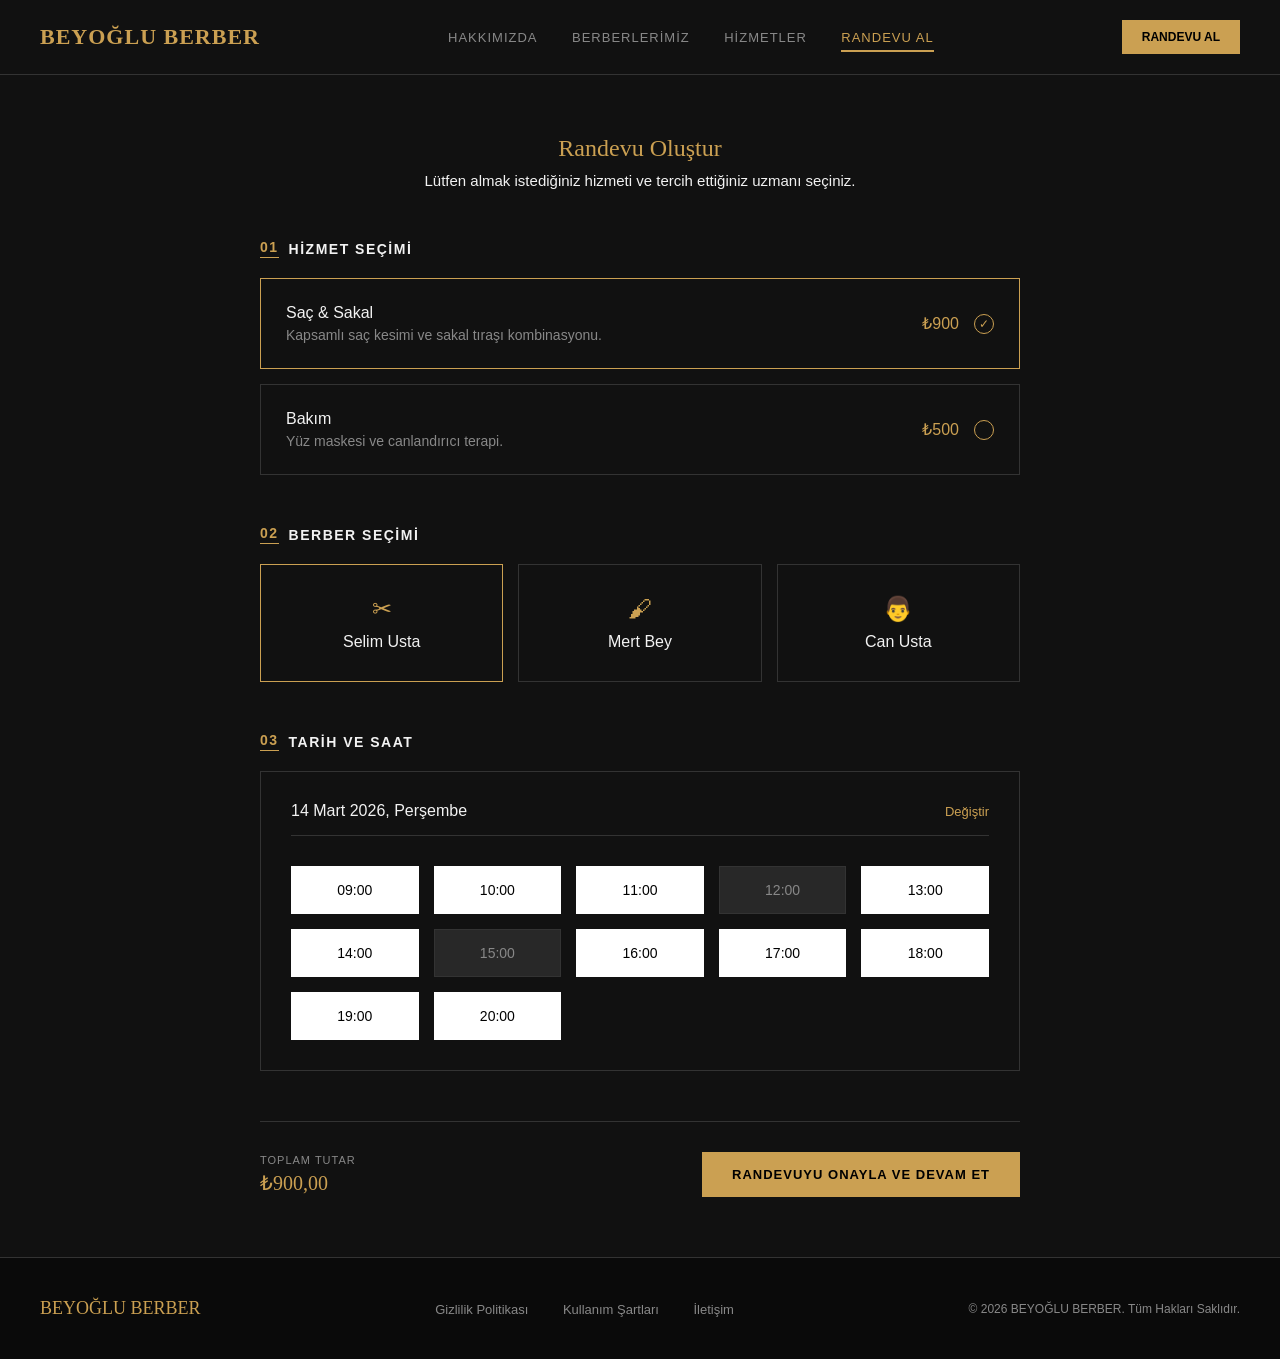
==== target/classes/static/index.html @ 66bf5b15 "Randevu alma ekranı HTML, CSS ve JS kodları eklendi" ====
<!DOCTYPE html>
<html lang="tr">
<head>
    <meta charset="UTF-8">
    <meta name="viewport" content="width=device-width, initial-scale=1.0">
    <title>Beyoğlu Berber - Randevu Al</title>
    <link rel="stylesheet" href="css/style.css">
</head>
<body>

    <!-- ÜST MENÜ -->
    <header>
        <div class="logo">BEYOĞLU BERBER</div>
        <nav>
            <a href="#">HAKKIMIZDA</a>
            <a href="#">BERBERLERİMİZ</a>
            <a href="#">HİZMETLER</a>
            <a href="#" class="active-nav">RANDEVU AL</a>
        </nav>
        <button class="header-btn">RANDEVU AL</button>
    </header>

    <main class="container">
        
        <!-- BAŞLIK -->
        <div class="page-header">
            <h2>Randevu Oluştur</h2>
            <p>Lütfen almak istediğiniz hizmeti ve tercih ettiğiniz uzmanı seçiniz.</p>
        </div>

        <!-- 01. HİZMET SEÇİMİ -->
        <section class="step-section">
            <h3 class="step-title"><span class="step-num">01</span> HİZMET SEÇİMİ</h3>
            
            <div class="service-list" id="service-container">
                <div class="service-card selected" data-price="900" onclick="selectService(this)">
                    <div class="service-info">
                        <h4>Saç & Sakal</h4>
                        <p>Kapsamlı saç kesimi ve sakal tıraşı kombinasyonu.</p>
                    </div>
                    <div class="service-price">
                        <span>₺900</span>
                        <div class="check-circle">✓</div>
                    </div>
                </div>

                <div class="service-card" data-price="500" onclick="selectService(this)">
                    <div class="service-info">
                        <h4>Bakım</h4>
                        <p>Yüz maskesi ve canlandırıcı terapi.</p>
                    </div>
                    <div class="service-price">
                        <span>₺500</span>
                        <div class="check-circle"></div>
                    </div>
                </div>
            </div>
        </section>

        <!-- 02. BERBER SEÇİMİ -->
        <section class="step-section">
            <h3 class="step-title"><span class="step-num">02</span> BERBER SEÇİMİ</h3>
            
            <div class="barber-grid" id="barber-container">
                <div class="barber-card selected" onclick="selectBarber(this)">
                    <div class="icon">✂</div>
                    <h4>Selim Usta</h4>
                </div>
                <div class="barber-card" onclick="selectBarber(this)">
                    <div class="icon">🖌</div>
                    <h4>Mert Bey</h4>
                </div>
                <div class="barber-card" onclick="selectBarber(this)">
                    <div class="icon">👨</div>
                    <h4>Can Usta</h4>
                </div>
            </div>
        </section>

        <!-- 03. TARİH VE SAAT SEÇİMİ -->
        <section class="step-section">
            <h3 class="step-title"><span class="step-num">03</span> TARİH VE SAAT</h3>
            
            <div class="time-container">
                <div class="date-header">
                    <span class="current-date">14 Mart 2026, Perşembe</span>
                    <a href="#" class="change-date">Değiştir</a>
                </div>

                <!-- Kural FR-UC-04: 09:00 - 20:00 arası saatler -->
                <div class="time-grid" id="time-container">
                    <div class="time-box available" onclick="selectTime(this)">09:00</div>
                    <div class="time-box available" onclick="selectTime(this)">10:00</div>
                    <div class="time-box available" onclick="selectTime(this)">11:00</div>
                    <div class="time-box booked">12:00</div>
                    <div class="time-box available" onclick="selectTime(this)">13:00</div>
                    
                    <div class="time-box available" onclick="selectTime(this)">14:00</div>
                    <div class="time-box booked">15:00</div>
                    <div class="time-box available" onclick="selectTime(this)">16:00</div>
                    <div class="time-box available" onclick="selectTime(this)">17:00</div>
                    <div class="time-box available" onclick="selectTime(this)">18:00</div>

                    <div class="time-box available" onclick="selectTime(this)">19:00</div>
                    <div class="time-box available" onclick="selectTime(this)">20:00</div>
                </div>
            </div>
        </section>

        <!-- ALT ONAY BÖLÜMÜ -->
        <div class="checkout-section">
            <div class="total-price-box">
                <span class="total-label">TOPLAM TUTAR</span>
                <span class="total-amount" id="total-price">₺900,00</span>
            </div>
            <button class="submit-btn" onclick="randevuyuOnayla()">RANDEVUYU ONAYLA VE DEVAM ET</button>
        </div>

    </main>

    <!-- FOOTER -->
    <footer>
        <div class="footer-logo">BEYOĞLU BERBER</div>
        <div class="footer-links">
            <a href="#">Gizlilik Politikası</a>
            <a href="#">Kullanım Şartları</a>
            <a href="#">İletişim</a>
        </div>
        <div class="copyright">© 2026 BEYOĞLU BERBER. Tüm Hakları Saklıdır.</div>
    </footer>

    <script src="js/app.js"></script>
</body>
</html>
---- target/classes/static/css/style.css ----
/* Temel Renkler ve Fontlar */
:root {
    --bg-dark: #111111;
    --bg-card: #1a1a1a;
    --gold: #cba052;
    --text-main: #f2f2f2;
    --text-muted: #888888;
    --border-color: #333333;
    
    /* Ödev FR-UC-04 Kuralları İçin */
    --box-white: #ffffff;
    --box-grey: rgba(128, 128, 128, 0.2);
}

* {
    margin: 0;
    padding: 0;
    box-sizing: border-box;
    font-family: 'Segoe UI', Tahoma, Geneva, Verdana, sans-serif;
}

body {
    background-color: var(--bg-dark);
    color: var(--text-main);
}

/* Header */
header {
    display: flex;
    justify-content: space-between;
    align-items: center;
    padding: 20px 40px;
    border-bottom: 1px solid var(--border-color);
}
.logo {
    font-family: Georgia, 'Times New Roman', Times, serif;
    color: var(--gold);
    font-size: 22px;
    font-weight: bold;
    letter-spacing: 1px;
}
nav a {
    color: var(--text-muted);
    text-decoration: none;
    margin: 0 15px;
    font-size: 13px;
    letter-spacing: 1px;
    text-transform: uppercase;
    transition: color 0.3s;
}
nav a:hover, .active-nav {
    color: var(--gold);
}
.active-nav {
    border-bottom: 2px solid var(--gold);
    padding-bottom: 5px;
}
.header-btn {
    background-color: var(--gold);
    color: #000;
    border: none;
    padding: 10px 20px;
    font-size: 12px;
    font-weight: bold;
    cursor: pointer;
}

/* Ana İçerik */
.container {
    max-width: 800px;
    margin: 60px auto;
    padding: 0 20px;
}
.page-header {
    text-align: center;
    margin-bottom: 50px;
}
.page-header h2 {
    color: var(--gold);
    font-family: Georgia, serif;
    font-weight: normal;
    font-size: 24px;
    margin-bottom: 10px;
}
.page-header p {
    color: var(--text-main);
    font-size: 15px;
}

/* Bölümler */
.step-section {
    margin-bottom: 50px;
}
.step-title {
    font-size: 14px;
    letter-spacing: 1.5px;
    margin-bottom: 20px;
    display: flex;
    align-items: center;
    gap: 10px;
}
.step-num {
    color: var(--gold);
    border-bottom: 1px solid var(--gold);
    padding-bottom: 2px;
}

/* 01. Hizmet Kartları */
.service-list {
    display: flex;
    flex-direction: column;
    gap: 15px;
}
.service-card {
    border: 1px solid var(--border-color);
    padding: 25px;
    display: flex;
    justify-content: space-between;
    align-items: center;
    cursor: pointer;
    transition: 0.3s;
}
.service-card.selected {
    border-color: var(--gold);
}
.service-info h4 { font-size: 16px; font-weight: normal; margin-bottom: 5px; }
.service-info p { color: var(--text-muted); font-size: 14px; }
.service-price { display: flex; align-items: center; gap: 15px; color: var(--gold); font-size: 16px; }
.check-circle {
    width: 20px; height: 20px;
    border: 1px solid var(--gold);
    border-radius: 50%;
    display: flex; align-items: center; justify-content: center;
    font-size: 12px;
    color: transparent;
}
.service-card.selected .check-circle { color: var(--gold); }

/* 02. Berber Kartları */
.barber-grid {
    display: grid;
    grid-template-columns: repeat(3, 1fr);
    gap: 15px;
}
.barber-card {
    border: 1px solid var(--border-color);
    padding: 30px;
    text-align: center;
    cursor: pointer;
    transition: 0.3s;
}
.barber-card.selected {
    border-color: var(--gold);
}
.barber-card .icon {
    color: var(--gold);
    font-size: 24px;
    margin-bottom: 10px;
}
.barber-card h4 { font-weight: normal; font-size: 16px; }

/* 03. Tarih ve Saat */
.time-container {
    border: 1px solid var(--border-color);
    padding: 30px;
}
.date-header {
    display: flex;
    justify-content: space-between;
    align-items: center;
    margin-bottom: 30px;
    border-bottom: 1px solid var(--border-color);
    padding-bottom: 15px;
}
.current-date { font-size: 16px; }
.change-date { color: var(--gold); text-decoration: none; font-size: 13px; }

.time-grid {
    display: grid;
    grid-template-columns: repeat(5, 1fr);
    gap: 15px;
}

/* Kural FR-UC-04: Müsait Beyaz, Dolu Gri */
.time-box {
    padding: 15px 0;
    text-align: center;
    cursor: pointer;
    border: 1px solid transparent;
    transition: 0.3s;
    font-size: 14px;
}
.time-box.available {
    background-color: var(--box-white);
    color: #000;
}
.time-box.available:hover {
    border-color: var(--gold);
}
.time-box.selected {
    background-color: var(--gold);
    color: #000;
    font-weight: bold;
}
.time-box.booked {
    background-color: var(--box-grey);
    color: var(--text-muted);
    cursor: not-allowed;
    border: 1px solid var(--border-color);
}

/* Alt Ödeme Alanı */
.checkout-section {
    display: flex;
    justify-content: space-between;
    align-items: center;
    border-top: 1px solid var(--border-color);
    padding-top: 30px;
    margin-top: 20px;
}
.total-label { display: block; font-size: 11px; letter-spacing: 1px; color: var(--text-muted); margin-bottom: 5px; }
.total-amount { font-size: 20px; color: var(--gold); font-family: Georgia, serif;}
.submit-btn {
    background-color: var(--gold);
    color: #000;
    border: none;
    padding: 15px 30px;
    font-size: 13px;
    letter-spacing: 1px;
    font-weight: bold;
    cursor: pointer;
    transition: 0.3s;
}
.submit-btn:hover { background-color: #e0b45c; }

/* Footer */
footer {
    border-top: 1px solid var(--border-color);
    padding: 40px;
    display: flex;
    justify-content: space-between;
    align-items: center;
    background-color: #0a0a0a;
}
.footer-logo { font-family: Georgia, serif; color: var(--gold); font-size: 18px; }
.footer-links a { color: var(--text-muted); text-decoration: none; margin: 0 15px; font-size: 13px; }
.copyright { color: var(--text-muted); font-size: 12px; }
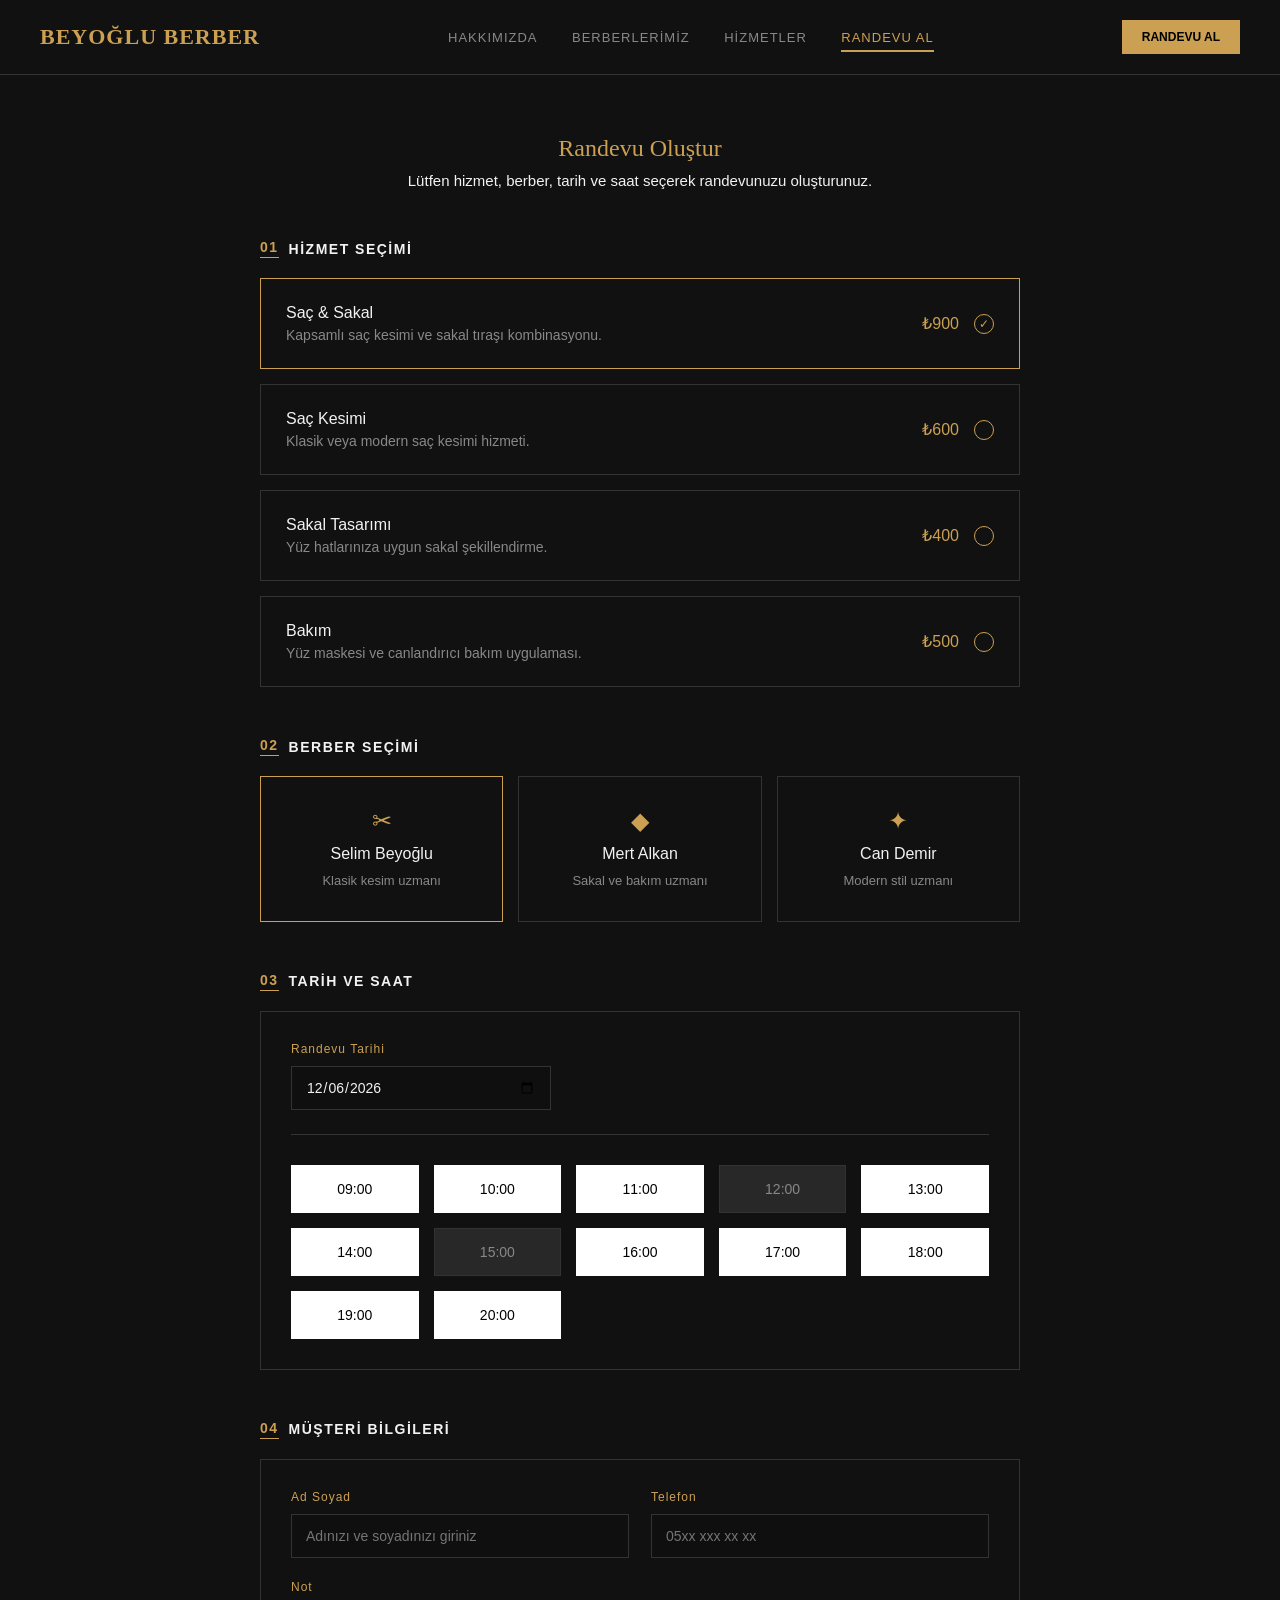
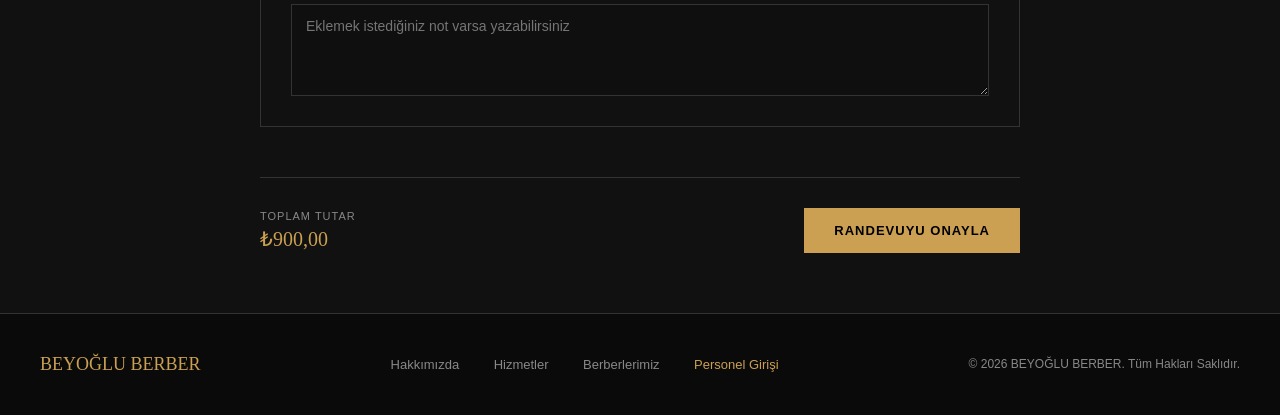
==== commit bc61e299: "Frontend eksik kalan arayüzler tamamlandı." ====
--- a/target/classes/static/index.html
+++ b/target/classes/static/index.html
@@ -8,32 +8,32 @@
 </head>
 <body>
 
-    <!-- ÜST MENÜ -->
     <header>
         <div class="logo">BEYOĞLU BERBER</div>
+
         <nav>
-            <a href="#">HAKKIMIZDA</a>
-            <a href="#">BERBERLERİMİZ</a>
-            <a href="#">HİZMETLER</a>
-            <a href="#" class="active-nav">RANDEVU AL</a>
+            <a href="hakkimizda.html">HAKKIMIZDA</a>
+            <a href="berberlerimiz.html">BERBERLERİMİZ</a>
+            <a href="hizmetler.html">HİZMETLER</a>
+            <a href="index.html" class="active-nav">RANDEVU AL</a>
         </nav>
-        <button class="header-btn">RANDEVU AL</button>
+
+        <button class="header-btn" onclick="window.location.href='index.html'">RANDEVU AL</button>
     </header>
 
-    <main class="container">
-        
-        <!-- BAŞLIK -->
+    <main class="container" id="randevu">
+
         <div class="page-header">
             <h2>Randevu Oluştur</h2>
-            <p>Lütfen almak istediğiniz hizmeti ve tercih ettiğiniz uzmanı seçiniz.</p>
+            <p>Lütfen hizmet, berber, tarih ve saat seçerek randevunuzu oluşturunuz.</p>
         </div>
 
-        <!-- 01. HİZMET SEÇİMİ -->
         <section class="step-section">
             <h3 class="step-title"><span class="step-num">01</span> HİZMET SEÇİMİ</h3>
-            
+
             <div class="service-list" id="service-container">
-                <div class="service-card selected" data-price="900" onclick="selectService(this)">
+
+                <div class="service-card selected" data-service="Saç & Sakal" data-price="900" onclick="selectService(this)">
                     <div class="service-info">
                         <h4>Saç & Sakal</h4>
                         <p>Kapsamlı saç kesimi ve sakal tıraşı kombinasyonu.</p>
@@ -44,57 +44,85 @@
                     </div>
                 </div>
 
-                <div class="service-card" data-price="500" onclick="selectService(this)">
+                <div class="service-card" data-service="Saç Kesimi" data-price="600" onclick="selectService(this)">
+                    <div class="service-info">
+                        <h4>Saç Kesimi</h4>
+                        <p>Klasik veya modern saç kesimi hizmeti.</p>
+                    </div>
+                    <div class="service-price">
+                        <span>₺600</span>
+                        <div class="check-circle"></div>
+                    </div>
+                </div>
+
+                <div class="service-card" data-service="Sakal Tasarımı" data-price="400" onclick="selectService(this)">
+                    <div class="service-info">
+                        <h4>Sakal Tasarımı</h4>
+                        <p>Yüz hatlarınıza uygun sakal şekillendirme.</p>
+                    </div>
+                    <div class="service-price">
+                        <span>₺400</span>
+                        <div class="check-circle"></div>
+                    </div>
+                </div>
+
+                <div class="service-card" data-service="Bakım" data-price="500" onclick="selectService(this)">
                     <div class="service-info">
                         <h4>Bakım</h4>
-                        <p>Yüz maskesi ve canlandırıcı terapi.</p>
+                        <p>Yüz maskesi ve canlandırıcı bakım uygulaması.</p>
                     </div>
                     <div class="service-price">
                         <span>₺500</span>
                         <div class="check-circle"></div>
                     </div>
                 </div>
+
             </div>
         </section>
 
-        <!-- 02. BERBER SEÇİMİ -->
         <section class="step-section">
             <h3 class="step-title"><span class="step-num">02</span> BERBER SEÇİMİ</h3>
-            
+
             <div class="barber-grid" id="barber-container">
-                <div class="barber-card selected" onclick="selectBarber(this)">
+
+                <div class="barber-card selected" data-barber="Selim Beyoğlu" onclick="selectBarber(this)">
                     <div class="icon">✂</div>
-                    <h4>Selim Usta</h4>
+                    <h4>Selim Beyoğlu</h4>
+                    <p>Klasik kesim uzmanı</p>
                 </div>
-                <div class="barber-card" onclick="selectBarber(this)">
-                    <div class="icon">🖌</div>
-                    <h4>Mert Bey</h4>
+
+                <div class="barber-card" data-barber="Mert Alkan" onclick="selectBarber(this)">
+                    <div class="icon">◆</div>
+                    <h4>Mert Alkan</h4>
+                    <p>Sakal ve bakım uzmanı</p>
                 </div>
-                <div class="barber-card" onclick="selectBarber(this)">
-                    <div class="icon">👨</div>
-                    <h4>Can Usta</h4>
+
+                <div class="barber-card" data-barber="Can Demir" onclick="selectBarber(this)">
+                    <div class="icon">✦</div>
+                    <h4>Can Demir</h4>
+                    <p>Modern stil uzmanı</p>
                 </div>
+
             </div>
         </section>
 
-        <!-- 03. TARİH VE SAAT SEÇİMİ -->
         <section class="step-section">
             <h3 class="step-title"><span class="step-num">03</span> TARİH VE SAAT</h3>
-            
+
             <div class="time-container">
-                <div class="date-header">
-                    <span class="current-date">14 Mart 2026, Perşembe</span>
-                    <a href="#" class="change-date">Değiştir</a>
+
+                <div class="date-picker-area">
+                    <label for="appointment-date">Randevu Tarihi</label>
+                    <input type="date" id="appointment-date">
                 </div>
 
-                <!-- Kural FR-UC-04: 09:00 - 20:00 arası saatler -->
                 <div class="time-grid" id="time-container">
                     <div class="time-box available" onclick="selectTime(this)">09:00</div>
                     <div class="time-box available" onclick="selectTime(this)">10:00</div>
                     <div class="time-box available" onclick="selectTime(this)">11:00</div>
                     <div class="time-box booked">12:00</div>
                     <div class="time-box available" onclick="selectTime(this)">13:00</div>
-                    
+
                     <div class="time-box available" onclick="selectTime(this)">14:00</div>
                     <div class="time-box booked">15:00</div>
                     <div class="time-box available" onclick="selectTime(this)">16:00</div>
@@ -104,28 +132,56 @@
                     <div class="time-box available" onclick="selectTime(this)">19:00</div>
                     <div class="time-box available" onclick="selectTime(this)">20:00</div>
                 </div>
+
             </div>
         </section>
 
-        <!-- ALT ONAY BÖLÜMÜ -->
+        <section class="step-section">
+            <h3 class="step-title"><span class="step-num">04</span> MÜŞTERİ BİLGİLERİ</h3>
+
+            <div class="customer-form">
+
+                <div class="form-group">
+                    <label for="customer-name">Ad Soyad</label>
+                    <input type="text" id="customer-name" placeholder="Adınızı ve soyadınızı giriniz">
+                </div>
+
+                <div class="form-group">
+                    <label for="customer-phone">Telefon</label>
+                    <input type="tel" id="customer-phone" placeholder="05xx xxx xx xx">
+                </div>
+
+                <div class="form-group full-width">
+                    <label for="customer-note">Not</label>
+                    <textarea id="customer-note" rows="4" placeholder="Eklemek istediğiniz not varsa yazabilirsiniz"></textarea>
+                </div>
+
+            </div>
+        </section>
+
         <div class="checkout-section">
             <div class="total-price-box">
                 <span class="total-label">TOPLAM TUTAR</span>
                 <span class="total-amount" id="total-price">₺900,00</span>
             </div>
-            <button class="submit-btn" onclick="randevuyuOnayla()">RANDEVUYU ONAYLA VE DEVAM ET</button>
+
+            <button class="submit-btn" onclick="randevuyuOnayla()">RANDEVUYU ONAYLA</button>
         </div>
+
+        <div class="appointment-result" id="appointment-result"></div>
 
     </main>
 
-    <!-- FOOTER -->
     <footer>
         <div class="footer-logo">BEYOĞLU BERBER</div>
+
         <div class="footer-links">
-            <a href="#">Gizlilik Politikası</a>
-            <a href="#">Kullanım Şartları</a>
-            <a href="#">İletişim</a>
+            <a href="hakkimizda.html">Hakkımızda</a>
+            <a href="hizmetler.html">Hizmetler</a>
+            <a href="berberlerimiz.html">Berberlerimiz</a>
+            <a href="login.html" style="color: var(--gold);">Personel Girişi</a>
         </div>
+
         <div class="copyright">© 2026 BEYOĞLU BERBER. Tüm Hakları Saklıdır.</div>
     </footer>
 
--- a/target/classes/static/css/style.css
+++ b/target/classes/static/css/style.css
@@ -244,4 +244,657 @@
 }
 .footer-logo { font-family: Georgia, serif; color: var(--gold); font-size: 18px; }
 .footer-links a { color: var(--text-muted); text-decoration: none; margin: 0 15px; font-size: 13px; }
-.copyright { color: var(--text-muted); font-size: 12px; }+.copyright { color: var(--text-muted); font-size: 12px; }
+html {
+    scroll-behavior: smooth;
+}
+
+/* Berberlerimiz Bölümü */
+.masters-page {
+    max-width: 1200px;
+    margin: 0 auto;
+    padding: 90px 40px;
+}
+
+.masters-header {
+    text-align: center;
+    margin-bottom: 80px;
+}
+
+.masters-header h1 {
+    color: var(--gold);
+    font-family: Georgia, 'Times New Roman', Times, serif;
+    font-size: 48px;
+    margin-bottom: 20px;
+}
+
+.masters-header p {
+    color: #b7b7b7;
+    font-size: 16px;
+    line-height: 1.8;
+}
+
+.masters-grid {
+    display: grid;
+    grid-template-columns: repeat(2, 1fr);
+    column-gap: 90px;
+    row-gap: 70px;
+}
+
+.master-card {
+    display: flex;
+    gap: 24px;
+    padding-left: 28px;
+    border-left: 1px solid var(--border-color);
+    min-height: 150px;
+}
+
+.master-letter {
+    width: 56px;
+    height: 56px;
+    min-width: 56px;
+    border: 1px solid var(--gold);
+    border-radius: 8px;
+    color: var(--gold);
+    display: flex;
+    align-items: center;
+    justify-content: center;
+    font-family: Georgia, 'Times New Roman', Times, serif;
+    font-size: 22px;
+}
+
+.master-info h2 {
+    color: var(--text-main);
+    font-family: Georgia, 'Times New Roman', Times, serif;
+    font-size: 34px;
+    margin-bottom: 12px;
+}
+
+.master-info p {
+    color: #b7b7b7;
+    font-size: 15px;
+    line-height: 1.8;
+    max-width: 420px;
+}
+
+@media (max-width: 900px) {
+    .masters-grid {
+        grid-template-columns: 1fr;
+        row-gap: 45px;
+    }
+
+    .masters-header h1 {
+        font-size: 38px;
+    }
+
+    .master-info h2 {
+        font-size: 28px;
+    }
+}
+/* Hakkımızda Sayfası */
+.about-page {
+    background-color: var(--bg-dark);
+}
+
+/* Üst Başlık Alanı */
+.about-hero {
+    max-width: 1100px;
+    margin: 0 auto;
+    padding: 90px 40px 70px;
+    text-align: center;
+}
+
+.about-small-title {
+    display: inline-block;
+    color: var(--gold);
+    font-size: 11px;
+    letter-spacing: 5px;
+    font-weight: bold;
+    margin-bottom: 28px;
+}
+
+.about-hero h1 {
+    max-width: 780px;
+    margin: 0 auto;
+    color: var(--text-main);
+    font-family: Georgia, 'Times New Roman', Times, serif;
+    font-size: 43px;
+    line-height: 1.18;
+}
+
+.about-hero h1 em {
+    color: var(--gold);
+    font-style: italic;
+}
+
+.about-divider {
+    width: 80px;
+    height: 1px;
+    background-color: var(--border-color);
+    margin: 35px auto 0;
+}
+
+/* Hikayemiz Alanı */
+.about-story {
+    max-width: 1100px;
+    margin: 0 auto;
+    padding: 70px 40px;
+    display: grid;
+    grid-template-columns: 1fr 2fr;
+    gap: 80px;
+}
+
+.about-story-title h2 {
+    color: var(--text-main);
+    font-family: Georgia, 'Times New Roman', Times, serif;
+    font-size: 28px;
+    border-left: 3px solid var(--gold);
+    padding-left: 18px;
+}
+
+.about-story-content p {
+    color: #d0d0d0;
+    font-size: 15px;
+    line-height: 1.9;
+    margin-bottom: 28px;
+}
+
+/* Değer Kartları */
+.about-values {
+    background-color: #1b1d1c;
+    padding: 60px 40px;
+    display: grid;
+    grid-template-columns: repeat(3, 1fr);
+    gap: 32px;
+}
+
+.about-value-card {
+    border: 1px solid var(--border-color);
+    background-color: #101211;
+    padding: 34px;
+    min-height: 190px;
+}
+
+.about-value-icon {
+    color: var(--gold);
+    font-size: 28px;
+    margin-bottom: 24px;
+}
+
+.about-value-card h3 {
+    color: var(--text-main);
+    font-family: Georgia, 'Times New Roman', Times, serif;
+    font-size: 23px;
+    margin-bottom: 14px;
+}
+
+.about-value-card p {
+    color: #c4c4c4;
+    font-size: 14px;
+    line-height: 1.7;
+}
+
+/* Vizyon Alanı */
+.about-vision {
+    max-width: 1000px;
+    margin: 0 auto;
+    padding: 85px 40px 55px;
+    text-align: center;
+}
+
+.about-vision blockquote {
+    max-width: 720px;
+    margin: 0 auto 28px;
+    color: var(--text-main);
+    font-family: Georgia, 'Times New Roman', Times, serif;
+    font-size: 29px;
+    line-height: 1.45;
+    font-style: italic;
+}
+
+.about-vision p {
+    color: #b7b7b7;
+    font-size: 14px;
+    font-style: italic;
+}
+
+/* Randevuya Çağrı Alanı */
+.about-cta {
+    max-width: 1100px;
+    margin: 0 auto 70px;
+    padding: 60px 40px;
+    border: 1px solid var(--border-color);
+    text-align: center;
+}
+
+.about-cta h2 {
+    color: var(--text-main);
+    font-family: Georgia, 'Times New Roman', Times, serif;
+    font-size: 30px;
+    margin-bottom: 28px;
+}
+
+.about-cta button {
+    background-color: var(--gold);
+    color: #000;
+    border: none;
+    padding: 13px 38px;
+    font-size: 12px;
+    font-weight: bold;
+    letter-spacing: 2px;
+    cursor: pointer;
+    transition: 0.3s;
+}
+
+.about-cta button:hover {
+    background-color: #e0b45c;
+}
+
+/* Hakkımızda Responsive */
+@media (max-width: 900px) {
+    .about-hero h1 {
+        font-size: 34px;
+    }
+
+    .about-story {
+        grid-template-columns: 1fr;
+        gap: 35px;
+    }
+
+    .about-values {
+        grid-template-columns: 1fr;
+    }
+
+    .about-vision blockquote {
+        font-size: 24px;
+    }
+}
+
+@media (max-width: 600px) {
+    .about-hero {
+        padding: 70px 24px 50px;
+    }
+
+    .about-story,
+    .about-values,
+    .about-vision,
+    .about-cta {
+        padding-left: 24px;
+        padding-right: 24px;
+    }
+
+    .about-hero h1 {
+        font-size: 28px;
+    }
+
+    .about-cta h2 {
+        font-size: 24px;
+    }
+}
+/* Hizmetler Sayfası */
+.services-page {
+    background-color: var(--bg-dark);
+}
+
+/* Hizmetler Hero */
+.services-hero {
+    max-width: 1050px;
+    margin: 0 auto;
+    padding: 90px 40px 60px;
+    text-align: center;
+}
+
+.services-small-title {
+    display: inline-block;
+    color: var(--gold);
+    font-size: 11px;
+    letter-spacing: 5px;
+    font-weight: bold;
+    margin-bottom: 28px;
+}
+
+.services-hero h1 {
+    max-width: 820px;
+    margin: 0 auto 24px;
+    color: var(--text-main);
+    font-family: Georgia, 'Times New Roman', Times, serif;
+    font-size: 43px;
+    line-height: 1.18;
+}
+
+.services-hero h1 em {
+    color: var(--gold);
+    font-style: italic;
+}
+
+.services-hero p {
+    max-width: 700px;
+    margin: 0 auto;
+    color: #b7b7b7;
+    font-size: 15px;
+    line-height: 1.8;
+}
+
+/* Hizmet Kartları */
+.services-grid {
+    max-width: 1100px;
+    margin: 0 auto;
+    padding: 35px 40px 75px;
+    display: grid;
+    grid-template-columns: repeat(2, 1fr);
+    gap: 28px;
+}
+
+.service-detail-card {
+    position: relative;
+    border: 1px solid var(--border-color);
+    background-color: #141414;
+    padding: 36px;
+    min-height: 280px;
+    transition: 0.3s;
+}
+
+.service-detail-card:hover {
+    border-color: var(--gold);
+    transform: translateY(-4px);
+}
+
+.featured-service {
+    border-color: rgba(203, 160, 82, 0.7);
+    background: linear-gradient(145deg, #171717, #101010);
+}
+
+.service-number {
+    color: var(--gold);
+    font-size: 13px;
+    letter-spacing: 2px;
+    margin-bottom: 24px;
+}
+
+.service-detail-card h2 {
+    color: var(--text-main);
+    font-family: Georgia, 'Times New Roman', Times, serif;
+    font-size: 30px;
+    margin-bottom: 16px;
+}
+
+.service-detail-card p {
+    color: #c4c4c4;
+    font-size: 15px;
+    line-height: 1.8;
+    margin-bottom: 30px;
+}
+
+.service-meta {
+    display: flex;
+    justify-content: space-between;
+    gap: 16px;
+    border-top: 1px solid var(--border-color);
+    padding-top: 18px;
+    color: var(--gold);
+    font-size: 13px;
+}
+
+/* Hizmetler Bilgi Alanı */
+.services-note {
+    background-color: #1b1d1c;
+    padding: 60px 40px;
+    display: grid;
+    grid-template-columns: 1fr 2fr;
+    gap: 60px;
+    align-items: start;
+}
+
+.services-note > div:first-child {
+    max-width: 320px;
+}
+
+.services-note span {
+    display: inline-block;
+    color: var(--gold);
+    font-size: 11px;
+    letter-spacing: 4px;
+    font-weight: bold;
+    margin-bottom: 18px;
+}
+
+.services-note h2 {
+    color: var(--text-main);
+    font-family: Georgia, 'Times New Roman', Times, serif;
+    font-size: 30px;
+    line-height: 1.3;
+}
+
+.services-steps {
+    display: grid;
+    grid-template-columns: repeat(3, 1fr);
+    gap: 26px;
+}
+
+.services-steps div {
+    border-left: 1px solid var(--border-color);
+    padding-left: 24px;
+}
+
+.services-steps strong {
+    display: block;
+    color: var(--gold);
+    font-family: Georgia, 'Times New Roman', Times, serif;
+    font-size: 32px;
+    margin-bottom: 14px;
+}
+
+.services-steps p {
+    color: #c4c4c4;
+    font-size: 14px;
+    line-height: 1.6;
+}
+
+/* Hizmetler CTA */
+.services-cta {
+    max-width: 1000px;
+    margin: 75px auto;
+    padding: 60px 40px;
+    text-align: center;
+    border: 1px solid var(--border-color);
+}
+
+.services-cta h2 {
+    color: var(--text-main);
+    font-family: Georgia, 'Times New Roman', Times, serif;
+    font-size: 32px;
+    margin-bottom: 16px;
+}
+
+.services-cta p {
+    max-width: 620px;
+    margin: 0 auto 28px;
+    color: #b7b7b7;
+    font-size: 15px;
+    line-height: 1.7;
+}
+
+.services-cta button {
+    background-color: var(--gold);
+    color: #000;
+    border: none;
+    padding: 13px 38px;
+    font-size: 12px;
+    font-weight: bold;
+    letter-spacing: 2px;
+    cursor: pointer;
+    transition: 0.3s;
+}
+
+.services-cta button:hover {
+    background-color: #e0b45c;
+}
+
+/* Hizmetler Responsive */
+@media (max-width: 900px) {
+    .services-hero h1 {
+        font-size: 34px;
+    }
+
+    .services-grid {
+        grid-template-columns: 1fr;
+    }
+
+    .services-note {
+        grid-template-columns: 1fr;
+        gap: 35px;
+    }
+
+    .services-steps {
+        grid-template-columns: 1fr;
+    }
+}
+
+@media (max-width: 600px) {
+    .services-hero {
+        padding: 70px 24px 45px;
+    }
+
+    .services-grid,
+    .services-note,
+    .services-cta {
+        padding-left: 24px;
+        padding-right: 24px;
+    }
+
+    .services-hero h1 {
+        font-size: 28px;
+    }
+
+    .service-detail-card {
+        padding: 28px;
+    }
+
+    .service-meta {
+        flex-direction: column;
+    }
+
+    .services-cta h2 {
+        font-size: 24px;
+    }
+}
+/* Index Randevu Formu Ek Alanlar */
+.barber-card p {
+    color: var(--text-muted);
+    font-size: 13px;
+    margin-top: 8px;
+    line-height: 1.5;
+}
+
+.date-picker-area {
+    margin-bottom: 30px;
+    border-bottom: 1px solid var(--border-color);
+    padding-bottom: 24px;
+}
+
+.date-picker-area label {
+    display: block;
+    color: var(--gold);
+    font-size: 12px;
+    letter-spacing: 1px;
+    margin-bottom: 10px;
+}
+
+.date-picker-area input {
+    width: 100%;
+    max-width: 260px;
+    background-color: #0f0f0f;
+    color: var(--text-main);
+    border: 1px solid var(--border-color);
+    padding: 12px 14px;
+    font-size: 14px;
+    outline: none;
+}
+
+.date-picker-area input:focus {
+    border-color: var(--gold);
+}
+
+.customer-form {
+    display: grid;
+    grid-template-columns: repeat(2, 1fr);
+    gap: 22px;
+    border: 1px solid var(--border-color);
+    padding: 30px;
+}
+
+.form-group {
+    display: flex;
+    flex-direction: column;
+    gap: 10px;
+}
+
+.form-group.full-width {
+    grid-column: 1 / -1;
+}
+
+.form-group label {
+    color: var(--gold);
+    font-size: 12px;
+    letter-spacing: 1px;
+}
+
+.form-group input,
+.form-group textarea {
+    width: 100%;
+    background-color: #0f0f0f;
+    color: var(--text-main);
+    border: 1px solid var(--border-color);
+    padding: 13px 14px;
+    font-size: 14px;
+    outline: none;
+    resize: vertical;
+}
+
+.form-group input:focus,
+.form-group textarea:focus {
+    border-color: var(--gold);
+}
+
+.appointment-result {
+    display: none;
+    margin-top: 35px;
+    border: 1px solid var(--gold);
+    background-color: #151515;
+    padding: 28px;
+}
+
+.appointment-result.show {
+    display: block;
+}
+
+.appointment-result h3 {
+    color: var(--gold);
+    font-family: Georgia, 'Times New Roman', Times, serif;
+    font-size: 24px;
+    margin-bottom: 18px;
+}
+
+.appointment-result p {
+    color: #d0d0d0;
+    font-size: 14px;
+    margin-bottom: 10px;
+}
+
+.appointment-result strong {
+    color: var(--text-main);
+}
+
+.appointment-result span {
+    display: block;
+    color: var(--text-muted);
+    font-size: 13px;
+    margin-top: 18px;
+    line-height: 1.6;
+}
+
+@media (max-width: 700px) {
+    .customer-form {
+        grid-template-columns: 1fr;
+    }
+}
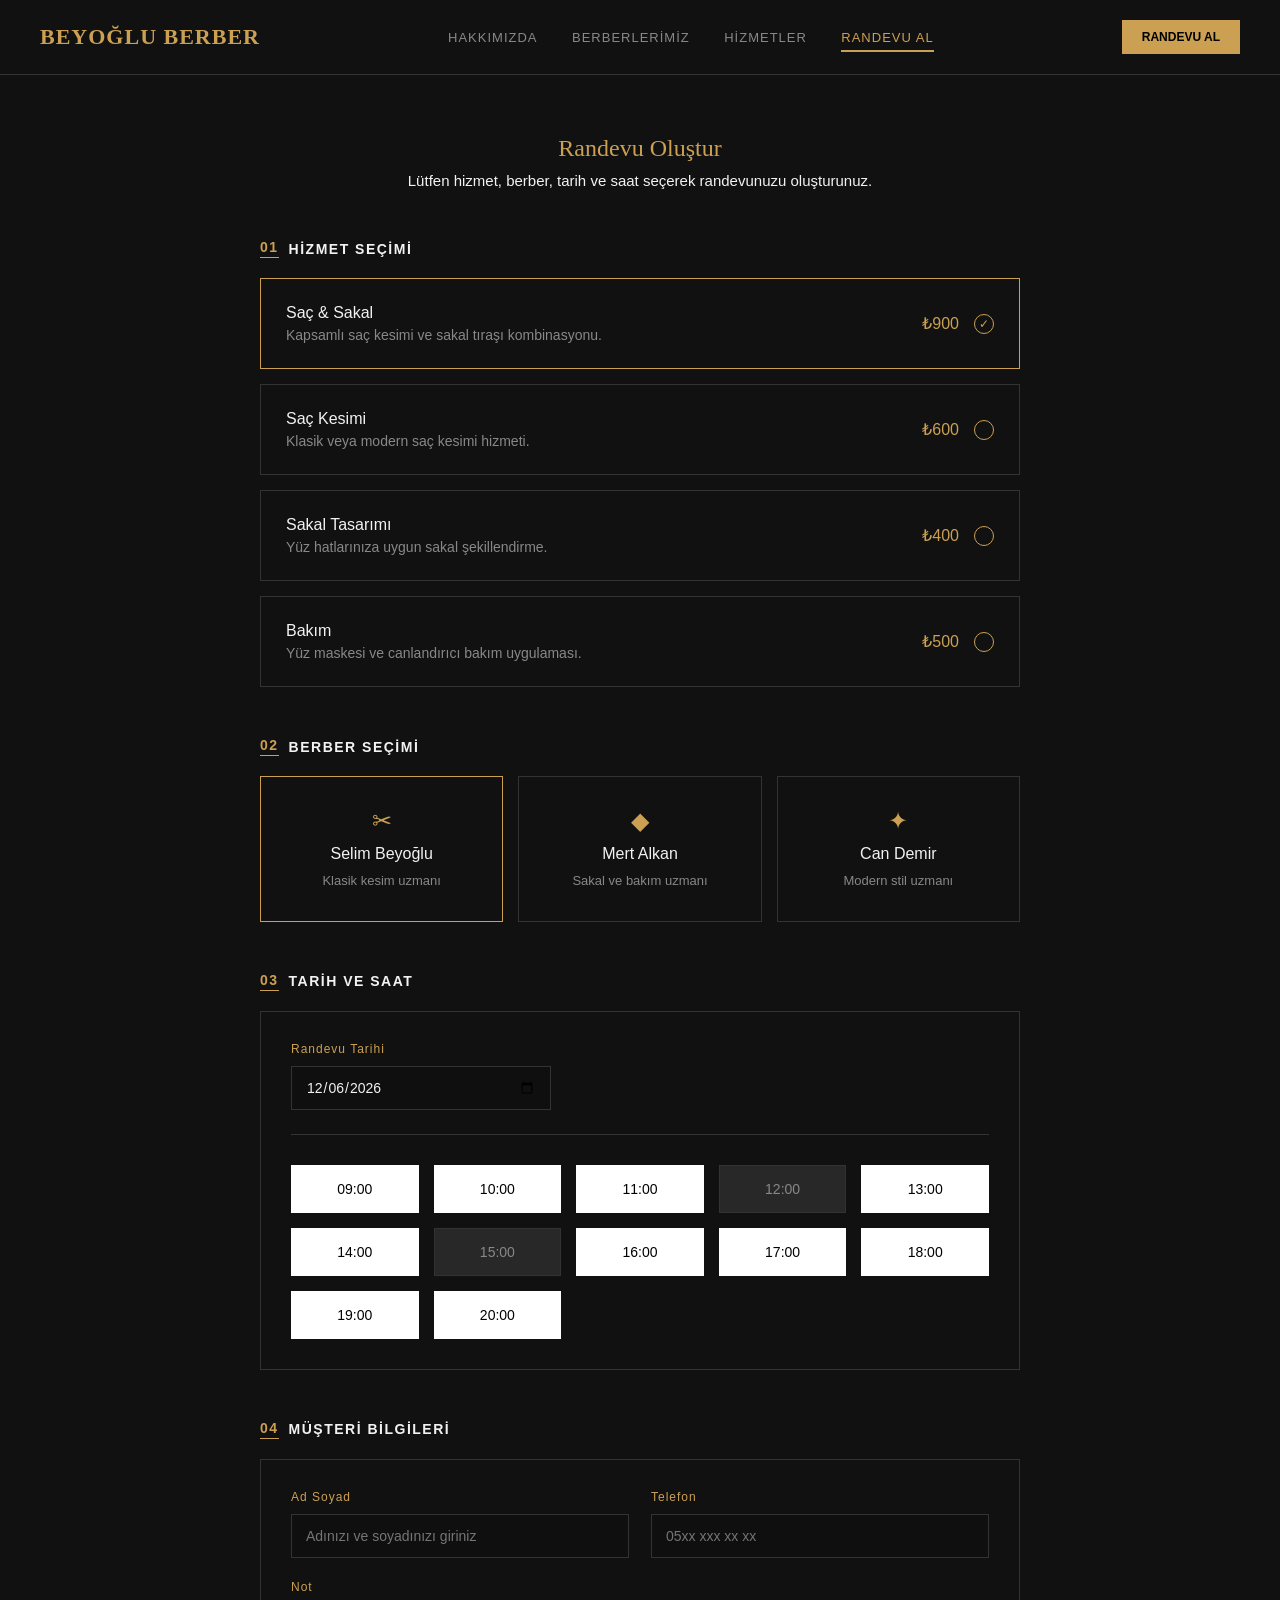
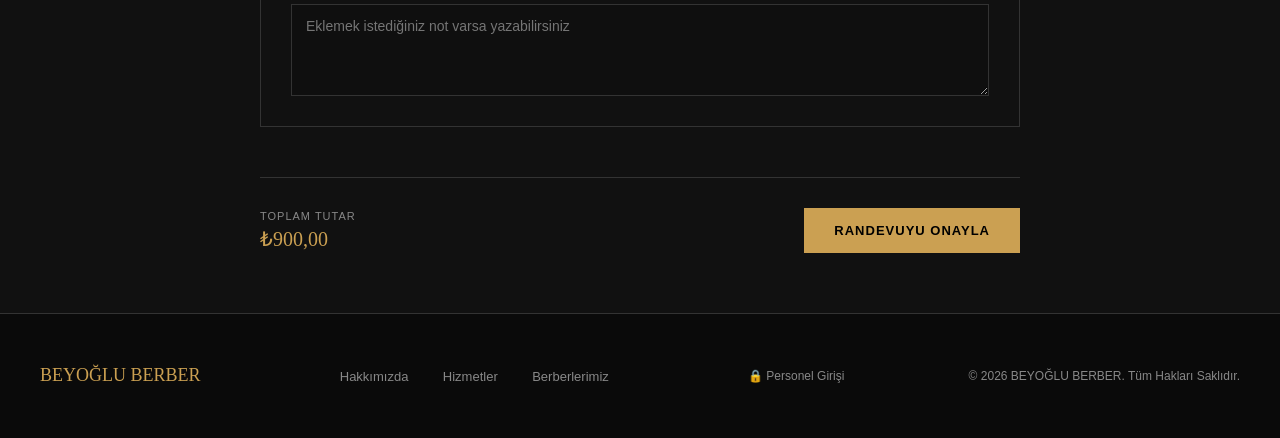
==== commit c28b27e1: "Eksik kalan Berber Paneli yapıldı." ====
--- a/target/classes/static/index.html
+++ b/target/classes/static/index.html
@@ -172,18 +172,23 @@
 
     </main>
 
-    <footer>
-        <div class="footer-logo">BEYOĞLU BERBER</div>
+   <footer>
+    <div class="footer-logo">BEYOĞLU BERBER</div>
 
-        <div class="footer-links">
-            <a href="hakkimizda.html">Hakkımızda</a>
-            <a href="hizmetler.html">Hizmetler</a>
-            <a href="berberlerimiz.html">Berberlerimiz</a>
-            <a href="login.html" style="color: var(--gold);">Personel Girişi</a>
-        </div>
+    <div class="footer-links">
+        <a href="hakkimizda.html">Hakkımızda</a>
+        <a href="hizmetler.html">Hizmetler</a>
+        <a href="berberlerimiz.html">Berberlerimiz</a>
+    </div>
 
-        <div class="copyright">© 2026 BEYOĞLU BERBER. Tüm Hakları Saklıdır.</div>
-    </footer>
+    <div style="text-align: center; margin-top: 15px; margin-bottom: 15px; font-size: 12px;">
+        <a href="login.html" style="color: #888; text-decoration: none; transition: 0.3s;" onmouseover="this.style.color='#d4af37'" onmouseout="this.style.color='#888'">
+            🔒 Personel Girişi
+        </a>
+    </div>
+
+    <div class="copyright">© 2026 BEYOĞLU BERBER. Tüm Hakları Saklıdır.</div>
+</footer>
 
     <script src="js/app.js"></script>
 </body>
